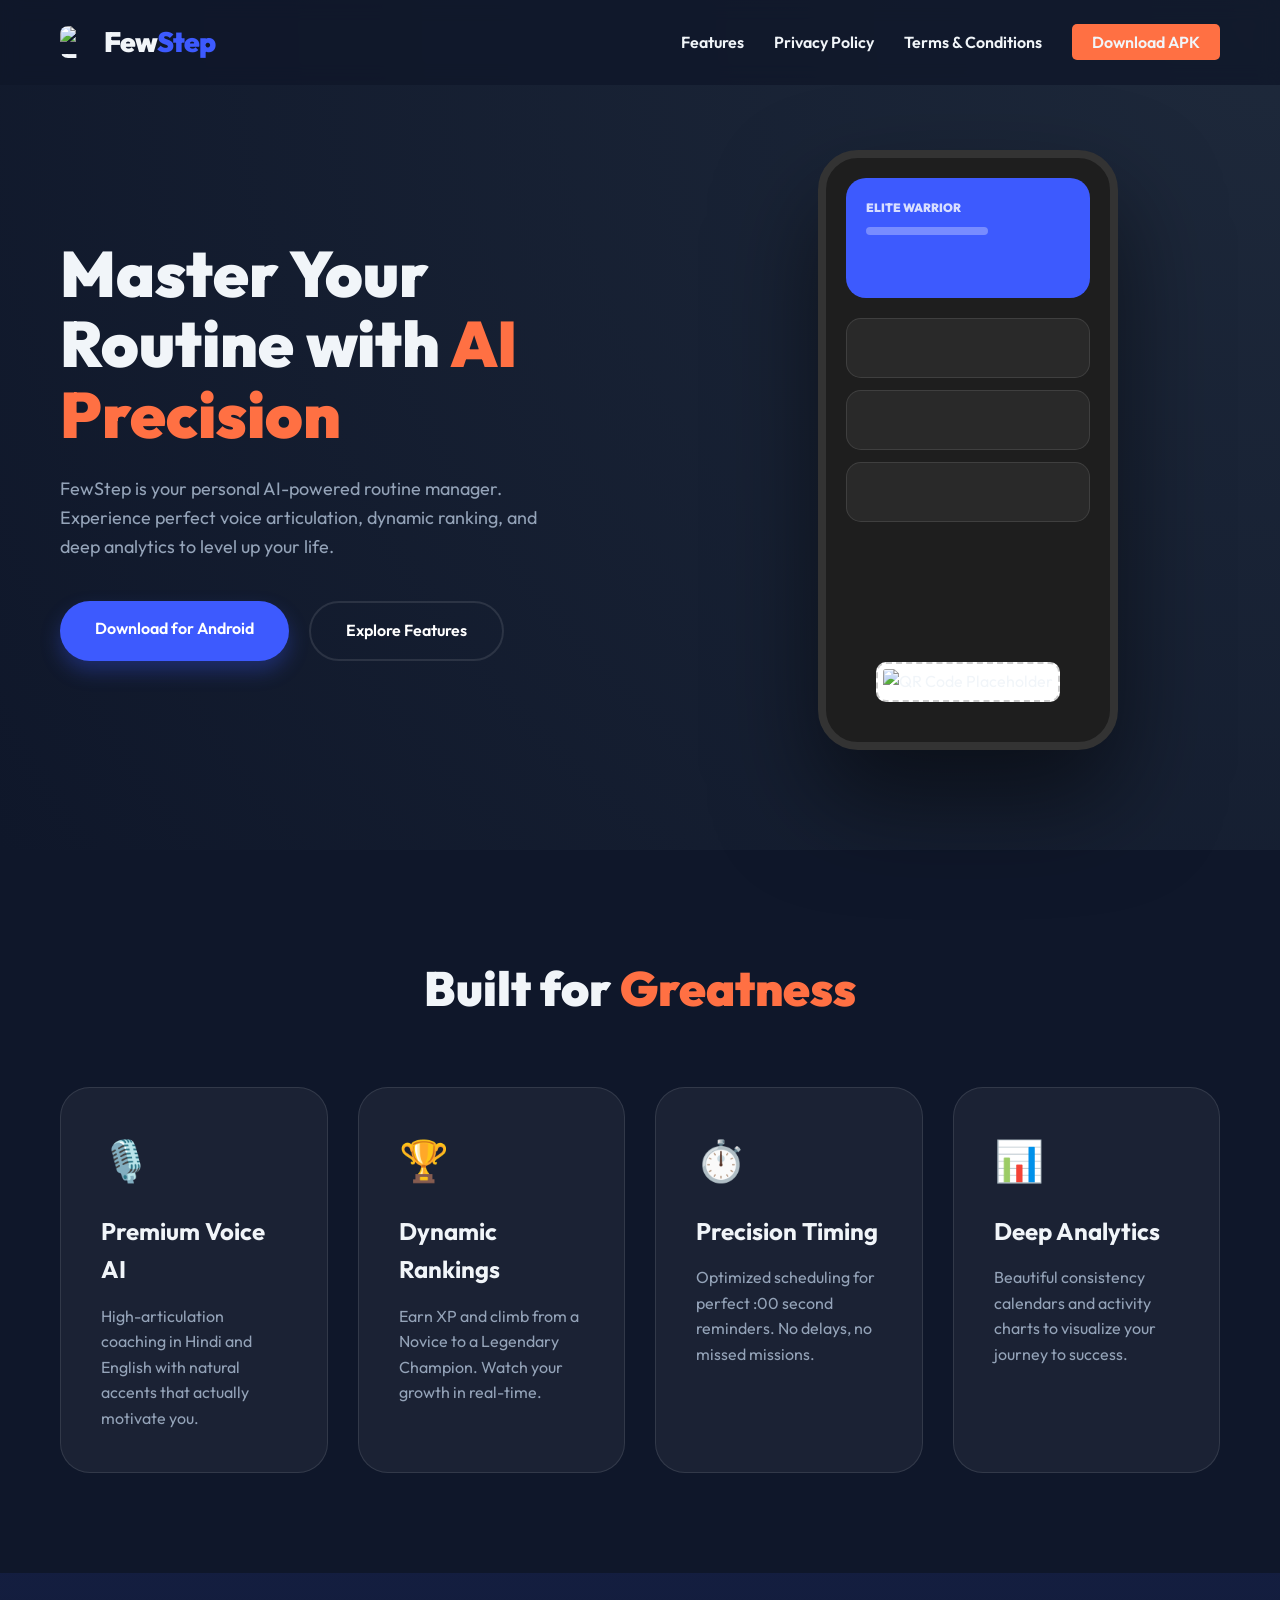
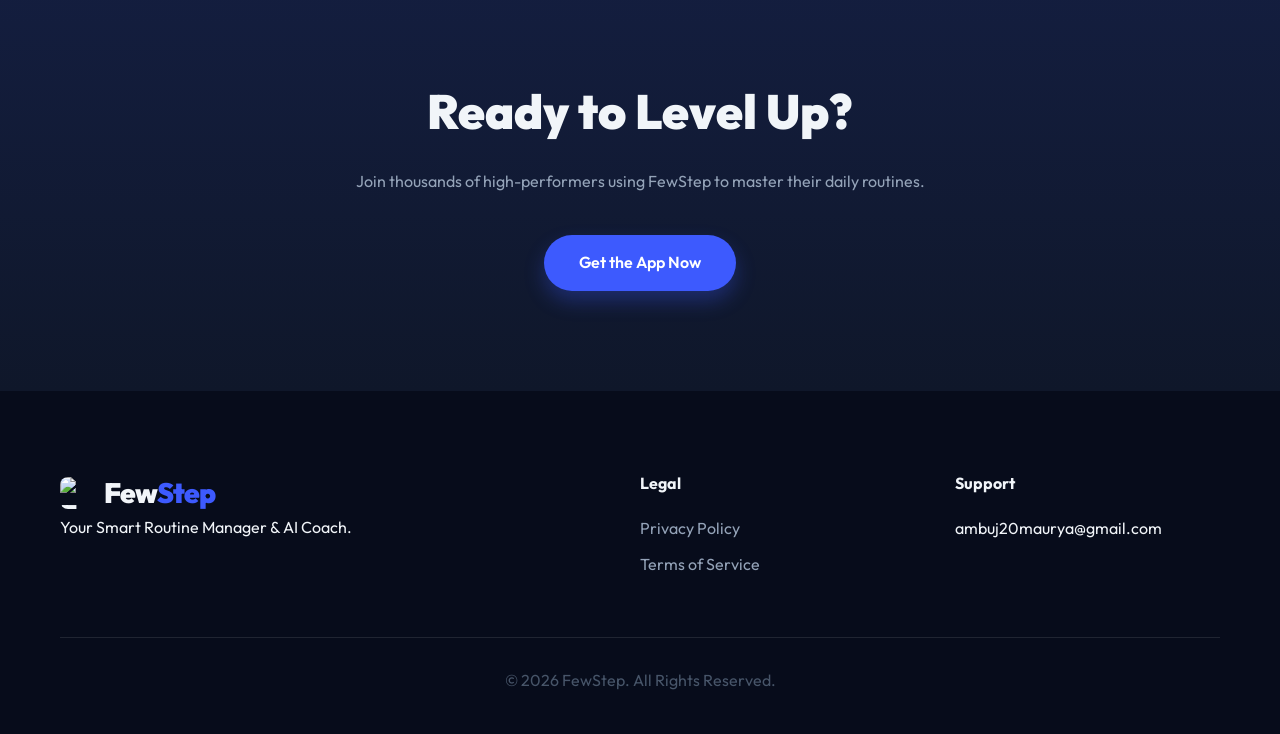
==== index.html @ 68a79b4f "Update index.html" ====
<!DOCTYPE html>
<html lang="en">
<head>
    <meta charset="UTF-8">
    <meta name="viewport" content="width=device-width, initial-scale=1.0">
    <title>FewStep - Smart Routine Manager & AI Coach</title>
    <link rel="stylesheet" href="style.css">
    <link rel="preconnect" href="https://fonts.googleapis.com">
    <link rel="preconnect" href="https://fonts.gstatic.com" crossorigin>
    <link href="https://fonts.googleapis.com/css2?family=Outfit:wght@300;400;600;900&display=swap" rel="stylesheet">
    
    <!-- Added CSS to make it mobile-friendly without changing the original design -->
    <style>
        /* Mobile Responsiveness Rules */
        .menu-toggle {
            display: none;
            font-size: 1.8rem;
            cursor: pointer;
            background: none;
            border: none;
            color: inherit;
        }

        @media screen and (max-width: 768px) {
            /* Navbar Mobile */
            .navbar .container {
                display: flex;
                justify-content: space-between;
                align-items: center;
                flex-wrap: wrap;
                padding: 15px;
            }
            .menu-toggle {
                display: block;
            }
            .nav-links {
                display: none; /* Hidden by default on mobile */
                flex-direction: column;
                width: 100%;
                text-align: center;
                padding: 20px 0;
                gap: 15px;
            }
            .nav-links.active {
                display: flex; /* Shown when toggled */
            }
            .nav-links li {
                margin: 5px 0;
            }

            /* Hero Section Mobile */
            .hero .container {
                display: flex;
                flex-direction: column;
                text-align: center;
                padding: 20px 15px;
            }
            .hero-btns {
                display: flex;
                flex-direction: column;
                gap: 15px;
                align-items: center;
                margin-top: 20px;
            }
            .hero-btns a {
                width: 100%;
                max-width: 300px;
            }
            .hero-image {
                margin-top: 40px;
            }

            /* Grids Mobile */
            .features-grid {
                display: grid;
                grid-template-columns: 1fr;
                gap: 20px;
                padding: 0 15px;
            }
            .footer-grid {
                display: grid;
                grid-template-columns: 1fr;
                gap: 30px;
                text-align: center;
                padding: 0 15px;
            }
            
            /* CTA Mobile */
            .cta .container {
                padding: 40px 15px;
                text-align: center;
            }
        }
    </style>
</head>
<body>
    <nav class="navbar">
        <div class="container">
            <a href="index.html" class="logo">
                <img src="img/logo.png" alt="FewStep Logo" class="header-logo">
                Few<span>Step</span>
            </a>
            <!-- Added a Hamburger menu button for mobile -->
            <button class="menu-toggle" id="mobile-menu-btn">☰</button>
            <ul class="nav-links" id="nav-links">
                <li><a href="#features">Features</a></li>
                <li><a href="privacy.html">Privacy Policy </a></li>
                <li><a href="terms.html">Terms & Conditions</a></li>
                <li><a href="https://github.com/21ambuj/FewStep-/releases/download/FewStep/FewStep.apk" class="btn-small">Download APK</a></li>
            </ul>
        </div>
    </nav>

    <header class="hero">
        <div class="container">
            <div class="hero-content fade-in">
                <h1>Master Your Routine with <span class="accent">AI Precision</span></h1>
                <p>FewStep is your personal AI-powered routine manager. Experience perfect voice articulation, dynamic ranking, and deep analytics to level up your life.</p>
                <div class="hero-btns">
                    <a href="https://github.com/21ambuj/FewStep-/releases/download/FewStep/FewStep.apk" class="btn-primary">Download for Android</a>
                    <a href="#features" class="btn-secondary">Explore Features</a>
                </div>
            </div>
            <div class="hero-image slide-up">
                <div class="phone-mockup">
                    <div class="screen-content" style="display: flex; flex-direction: column; height: 100%;">
                        <div class="app-header">
                            <div class="user-rank">ELITE WARRIOR</div>
                            <div class="xp-bar"></div>
                        </div>
                        <div class="mission-list">
                            <div class="mission-item"></div>
                            <div class="mission-item"></div>
                            <div class="mission-item"></div>
                        </div>
                        <!-- QR Code Placeholder Added Here -->
                        <div class="qr-placeholder" style="margin-top: auto; padding: 20px 0; text-align: center;">
                            <img src="qr.png" alt="QR Code Placeholder" style="width: 120px; height: 120px; object-fit: cover; border-radius: 10px; border: 2px dashed #ccc; padding: 5px; background: #fff;">
                        </div>
                    </div>
                </div>
            </div>
        </div>
    </header>

    <section id="features" class="features">
        <div class="container">
            <h2 class="section-title">Built for <span class="accent">Greatness</span></h2>
            <div class="features-grid">
                <div class="feature-card reveal">
                    <div class="icon">🎙️</div>
                    <h3>Premium Voice AI</h3>
                    <p>High-articulation coaching in Hindi and English with natural accents that actually motivate you.</p>
                </div>
                <div class="feature-card reveal">
                    <div class="icon">🏆</div>
                    <h3>Dynamic Rankings</h3>
                    <p>Earn XP and climb from a Novice to a Legendary Champion. Watch your growth in real-time.</p>
                </div>
                <div class="feature-card reveal">
                    <div class="icon">⏱️</div>
                    <h3>Precision Timing</h3>
                    <p>Optimized scheduling for perfect :00 second reminders. No delays, no missed missions.</p>
                </div>
                <div class="feature-card reveal">
                    <div class="icon">📊</div>
                    <h3>Deep Analytics</h3>
                    <p>Beautiful consistency calendars and activity charts to visualize your journey to success.</p>
                </div>
            </div>
        </div>
    </section>

    <section class="cta">
        <div class="container fade-in">
            <h2>Ready to Level Up?</h2>
            <p>Join thousands of high-performers using FewStep to master their daily routines.</p>
            <a href="https://github.com/21ambuj/FewStep-/releases/download/FewStep/FewStep.apk" class="btn-primary">Get the App Now</a>
        </div>
    </section>

    <footer>
        <div class="container">
            <div class="footer-grid">
                <div class="footer-about">
                    <a href="index.html" class="logo">
                    <img src="img/logo.png" alt="FewStep Logo" class="header-logo">
                    Few<span>Step</span>
                </a>
                    <p>Your Smart Routine Manager & AI Coach.</p>
                </div>
                <div class="footer-links">
                    <h4>Legal</h4>
                    <ul>
                        <li><a href="privacy.html">Privacy Policy</a></li>
                        <li><a href="terms.html">Terms of Service</a></li>
                    </ul>
                </div>
                <div class="footer-contact">
                    <h4>Support</h4>
                    <p>ambuj20maurya@gmail.com</p>
                </div>
            </div>
            <div class="footer-bottom">
                <p>&copy; 2026 FewStep. All Rights Reserved.</p>
            </div>
        </div>
    </footer>

    <script>
        // Reveal animations on scroll
        const reveals = document.querySelectorAll('.reveal, .fade-in, .slide-up');
        const observer = new IntersectionObserver((entries) => {
            entries.forEach(entry => {
                if (entry.isIntersecting) {
                    entry.target.classList.add('active');
                }
            });
        }, { threshold: 0.1 });

        reveals.forEach(el => observer.observe(el));

        // Added Mobile Menu Toggle Script
        const mobileMenuBtn = document.getElementById('mobile-menu-btn');
        const navLinks = document.getElementById('nav-links');

        mobileMenuBtn.addEventListener('click', () => {
            navLinks.classList.toggle('active');
        });
    </script>
</body>
</html>
---- style.css ----
:root {
    --primary: #3D5AFE;
    --accent: #FF7043;
    --dark: #0F172A;
    --light: #F1F5F9;
    --glass: rgba(255, 255, 255, 0.05);
    --glass-border: rgba(255, 255, 255, 0.1);
}

* {
    margin: 0;
    padding: 0;
    box-sizing: border-box;
}

body {
    font-family: 'Outfit', sans-serif;
    background-color: var(--dark);
    color: var(--light);
    line-height: 1.6;
    overflow-x: hidden;
}

.container {
    max-width: 1200px;
    margin: 0 auto;
    padding: 0 20px;
}

.accent {
    color: var(--accent);
}

/* Navbar */
.navbar {
    padding: 20px 0;
    position: fixed;
    width: 100%;
    top: 0;
    z-index: 1000;
    background: rgba(15, 23, 42, 0.8);
    backdrop-filter: blur(10px);
}

.navbar .container {
    display: flex;
    justify-content: space-between;
    align-items: center;
}

.logo {
    font-size: 28px;
    font-weight: 900;
    color: var(--white);
    text-decoration: none;
    letter-spacing: -1px;
    display: flex;
    align-items: center;
}

.header-logo {
    height: 32px;
    width: 32px;
    margin-right: 12px;
    border-radius: 8px;
    object-fit: contain;
}

.logo span {
    color: var(--primary);
}

.nav-links {
    display: flex;
    list-style: none;
    gap: 30px;
    align-items: center;
}

.nav-links a {
    text-decoration: none;
    color: var(--light);
    font-weight: 600;
    transition: 0.3s;
}

.nav-links a:hover {
    color: var(--primary);
}

/* Buttons */
.btn-primary {
    display: inline-block;
    padding: 15px 35px;
    background-color: var(--primary);
    color: white;
    text-decoration: none;
    border-radius: 50px;
    font-weight: 600;
    transition: 0.3s;
    box-shadow: 0 10px 20px rgba(61, 90, 254, 0.3);
}

.btn-primary:hover {
    transform: translateY(-3px);
    box-shadow: 0 15px 30px rgba(61, 90, 254, 0.4);
}

.btn-secondary {
    display: inline-block;
    padding: 15px 35px;
    border: 2px solid var(--glass-border);
    color: white;
    text-decoration: none;
    border-radius: 50px;
    font-weight: 600;
    transition: 0.3s;
}

.btn-secondary:hover {
    background: var(--glass);
}

.btn-small {
    padding: 8px 20px;
    background: var(--accent);
    color: white;
    text-decoration: none;
    border-radius: 5px;
    font-weight: 600;
}

/* Hero */
.hero {
    padding: 150px 0 100px;
    background: radial-gradient(circle at top right, #1E293B, #0F172A);
}

.hero .container {
    display: grid;
    grid-template-columns: 1.2fr 1fr;
    gap: 50px;
    align-items: center;
}

.hero h1 {
    font-size: 64px;
    font-weight: 900;
    line-height: 1.1;
    margin-bottom: 25px;
}

.hero p {
    font-size: 18px;
    color: #94A3B8;
    margin-bottom: 40px;
    max-width: 500px;
}

.hero-btns {
    display: flex;
    gap: 20px;
}

/* Phone Mockup */
.phone-mockup {
    width: 300px;
    height: 600px;
    background: #1e1e1e;
    border-radius: 40px;
    border: 8px solid #333;
    margin: 0 auto;
    overflow: hidden;
    position: relative;
    box-shadow: 0 50px 100px rgba(0,0,0,0.5);
}

.screen-content {
    padding: 20px;
    height: 100%;
}

.app-header {
    height: 120px;
    background: var(--primary);
    border-radius: 20px;
    padding: 20px;
    margin-bottom: 20px;
}

.user-rank {
    font-size: 12px;
    font-weight: 900;
    color: rgba(255,255,255,0.8);
}

.xp-bar {
    height: 8px;
    width: 60%;
    background: rgba(255,255,255,0.3);
    border-radius: 10px;
    margin-top: 10px;
}

.mission-item {
    height: 60px;
    background: var(--glass);
    margin-bottom: 12px;
    border-radius: 15px;
    border: 1px solid var(--glass-border);
}

/* Features */
.features {
    padding: 100px 0;
}

.section-title {
    font-size: 48px;
    text-align: center;
    font-weight: 900;
    margin-bottom: 60px;
}

.features-grid {
    display: grid;
    grid-template-columns: repeat(auto-fit, minmax(250px, 1fr));
    gap: 30px;
}

.feature-card {
    background: var(--glass);
    padding: 40px;
    border-radius: 30px;
    border: 1px solid var(--glass-border);
    transition: 0.3s;
}

.feature-card:hover {
    transform: translateY(-10px);
    background: rgba(255,255,255,0.08);
}

.feature-card .icon {
    font-size: 40px;
    margin-bottom: 20px;
}

.feature-card h3 {
    font-size: 24px;
    margin-bottom: 15px;
}

.feature-card p {
    color: #94A3B8;
}

/* CTA */
.cta {
    padding: 100px 0;
    text-align: center;
    background: linear-gradient(rgba(61, 90, 254, 0.1), rgba(15, 23, 42, 0.1));
}

.cta h2 {
    font-size: 48px;
    font-weight: 900;
    margin-bottom: 20px;
}

.cta p {
    margin-bottom: 40px;
    color: #94A3B8;
}

/* Footer */
footer {
    padding: 80px 0 40px;
    background: #070C1B;
}

.footer-grid {
    display: grid;
    grid-template-columns: 2fr 1fr 1fr;
    gap: 50px;
    margin-bottom: 50px;
}

.footer-links h4, .footer-contact h4 {
    margin-bottom: 20px;
}

.footer-links ul {
    list-style: none;
}

.footer-links li {
    margin-bottom: 10px;
}

.footer-links a {
    text-decoration: none;
    color: #94A3B8;
    transition: 0.3s;
}

.footer-links a:hover {
    color: white;
}

.footer-bottom {
    border-top: 1px solid var(--glass-border);
    padding-top: 30px;
    text-align: center;
    color: #475569;
}

/* Animations */
.reveal, .fade-in, .slide-up {
    opacity: 0;
    transition: 1s ease-out;
}

.reveal { transform: translateY(30px); }
.slide-up { transform: translateY(100px); }

.reveal.active, .fade-in.active, .slide-up.active {
    opacity: 1;
    transform: translateY(0);
}

/* Sub-page Privacy Styling */
.privacy-page {
    padding: 120px 0;
}

.privacy-content h1 {
    font-size: 48px;
    margin-bottom: 30px;
}

.privacy-content h2 {
    margin: 30px 0 15px;
}

.privacy-content p {
    margin-bottom: 15px;
}

.privacy-content ul {
    margin-left: 20px;
    margin-bottom: 20px;
}

/* Responsive */
@media (max-width: 968px) {
    .hero .container {
        grid-template-columns: 1fr;
        text-align: center;
    }
    .hero h1 { font-size: 42px; }
    .hero p { margin-left: auto; margin-right: auto; }
    .hero-btns { justify-content: center; }
    .footer-grid { grid-template-columns: 1fr; }
}
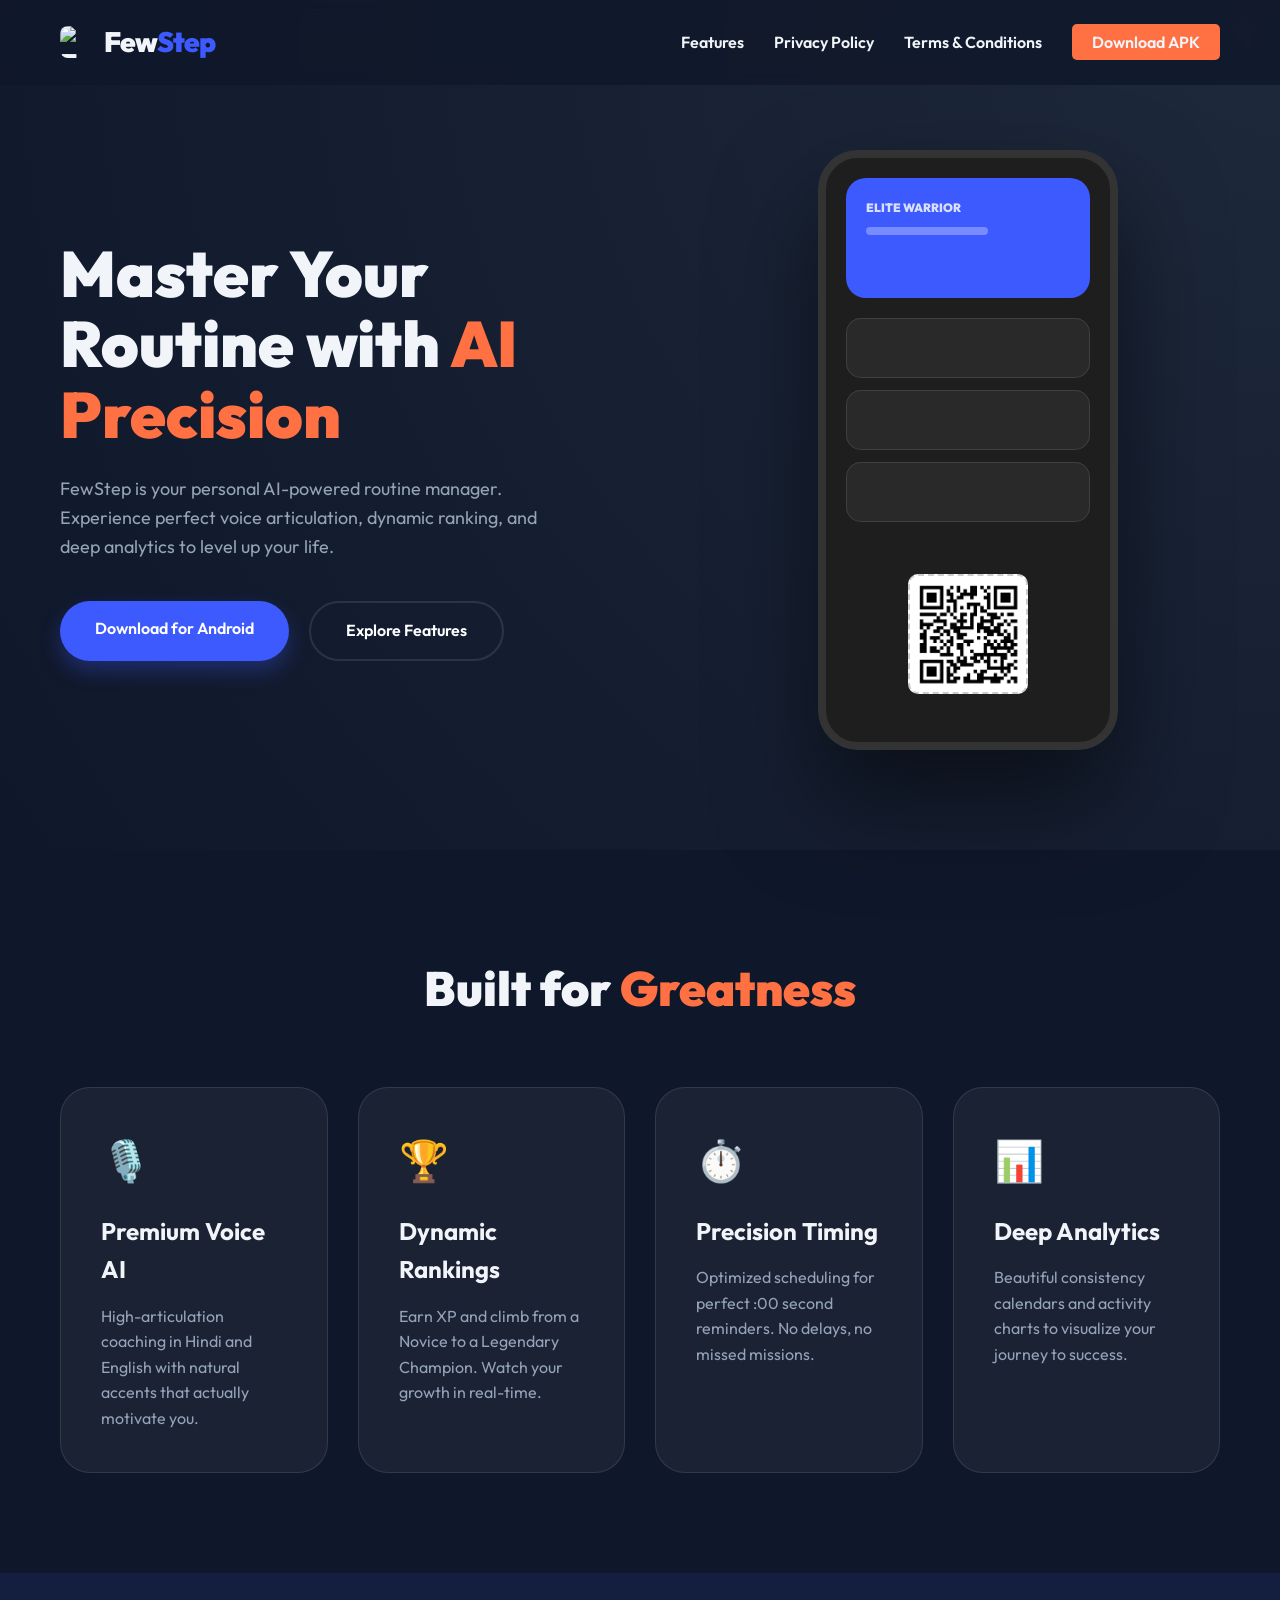
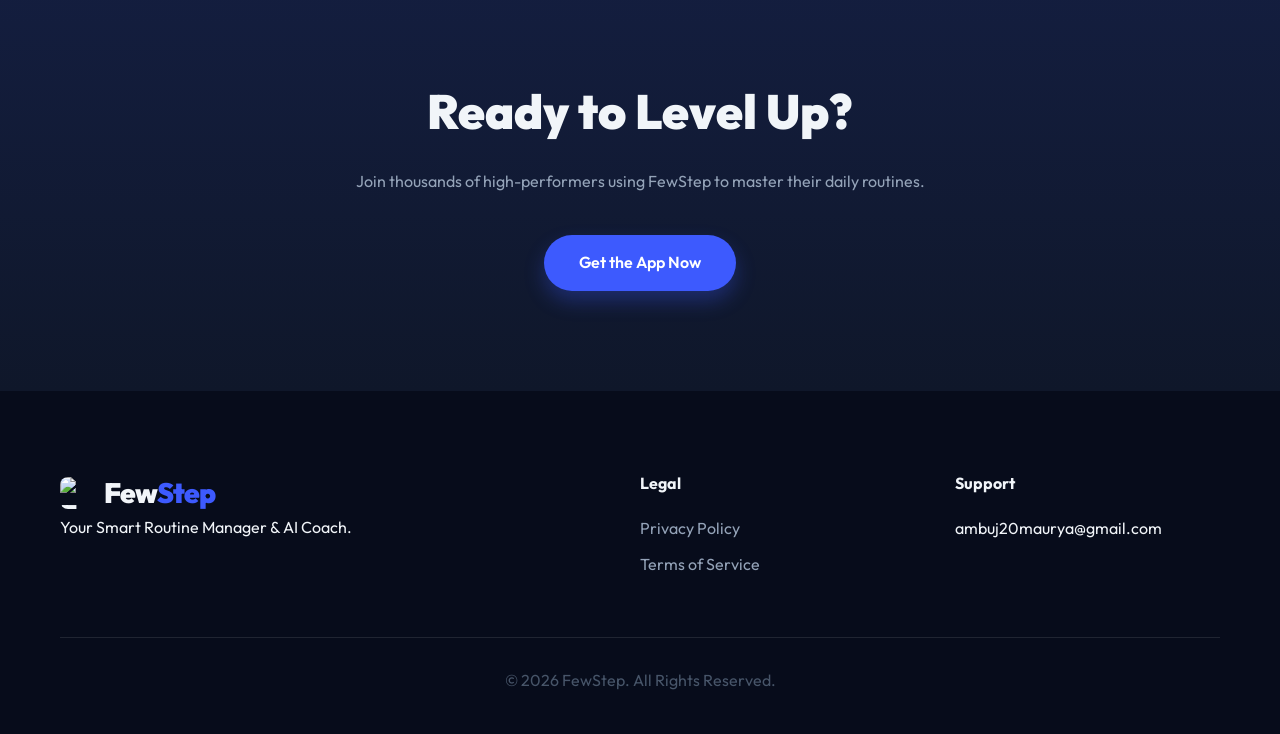
==== commit 4f91f682: "Update index.html" ====
--- a/index.html
+++ b/index.html
@@ -135,7 +135,7 @@
                         </div>
                         <!-- QR Code Placeholder Added Here -->
                         <div class="qr-placeholder" style="margin-top: auto; padding: 20px 0; text-align: center;">
-                            <img src="qr.png" alt="QR Code Placeholder" style="width: 120px; height: 120px; object-fit: cover; border-radius: 10px; border: 2px dashed #ccc; padding: 5px; background: #fff;">
+                            <img src="img/qr.png" alt="QR Code Placeholder" style="width: 120px; height: 120px; object-fit: cover; border-radius: 10px; border: 2px dashed #ccc; padding: 5px; background: #fff;">
                         </div>
                     </div>
                 </div>
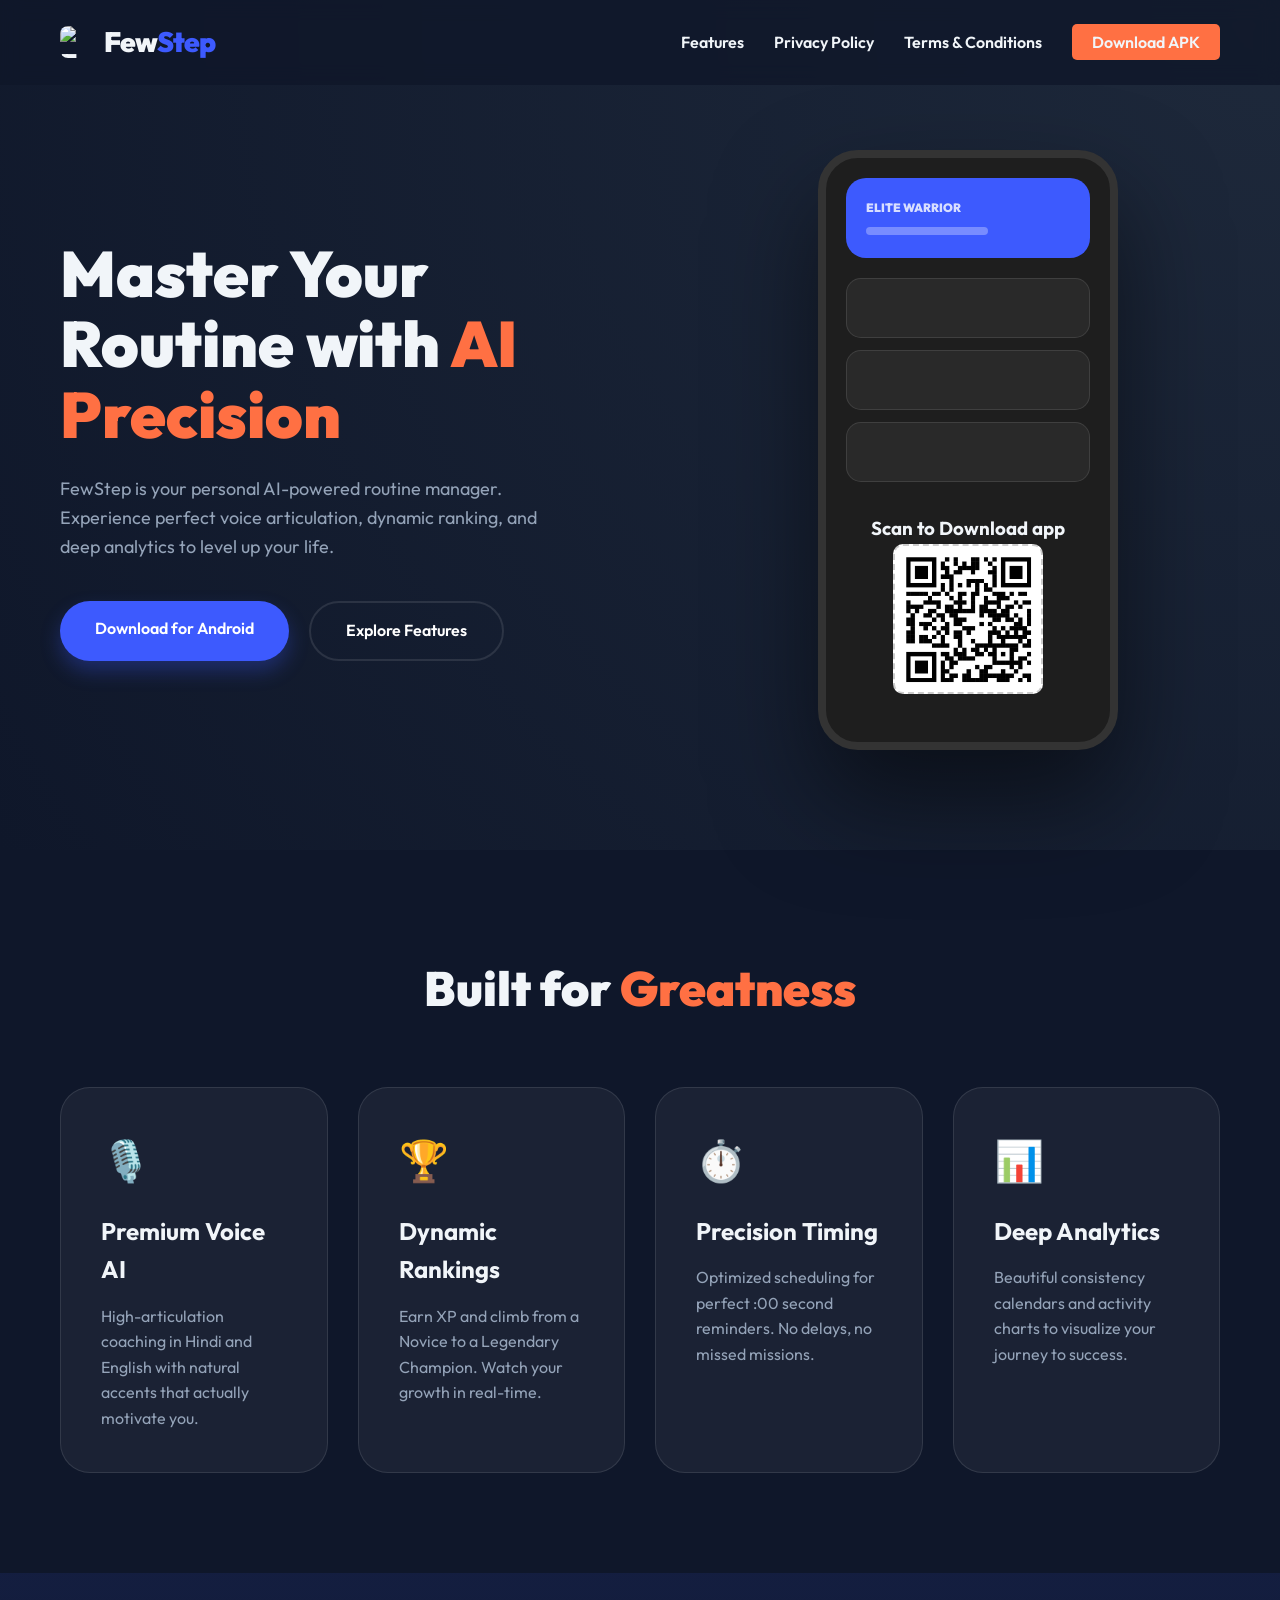
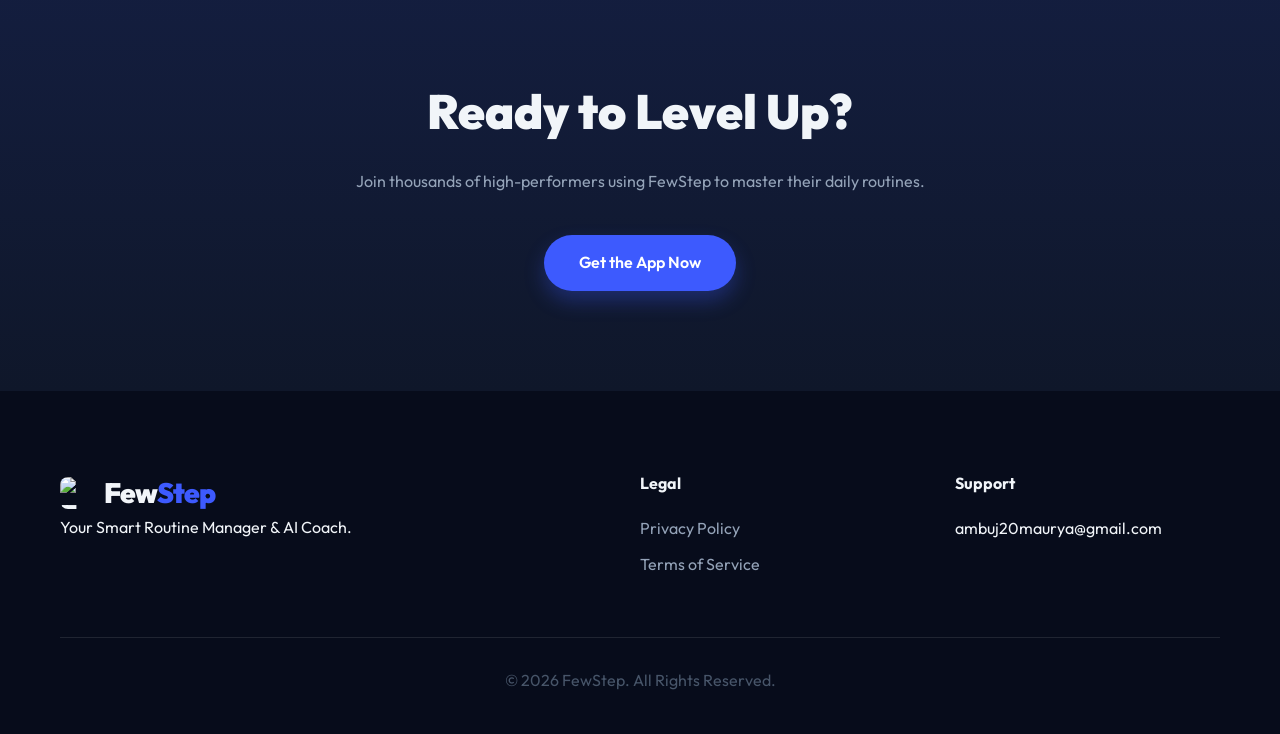
==== commit 22117963: "Update index.html" ====
--- a/index.html
+++ b/index.html
@@ -111,6 +111,9 @@
         </div>
     </nav>
 
+    
+
+    
     <header class="hero">
         <div class="container">
             <div class="hero-content fade-in">
@@ -135,7 +138,8 @@
                         </div>
                         <!-- QR Code Placeholder Added Here -->
                         <div class="qr-placeholder" style="margin-top: auto; padding: 20px 0; text-align: center;">
-                            <img src="img/qr.png" alt="QR Code Placeholder" style="width: 120px; height: 120px; object-fit: cover; border-radius: 10px; border: 2px dashed #ccc; padding: 5px; background: #fff;">
+                            <h3>Scan to Download app</h3>
+                            <img src="img/qr.png" alt="QR Code Placeholder" style="width: 150px; height: 150px; object-fit: cover; border-radius: 10px; border: 2px dashed #ccc; padding: 5px; background: #fff;">
                         </div>
                     </div>
                 </div>
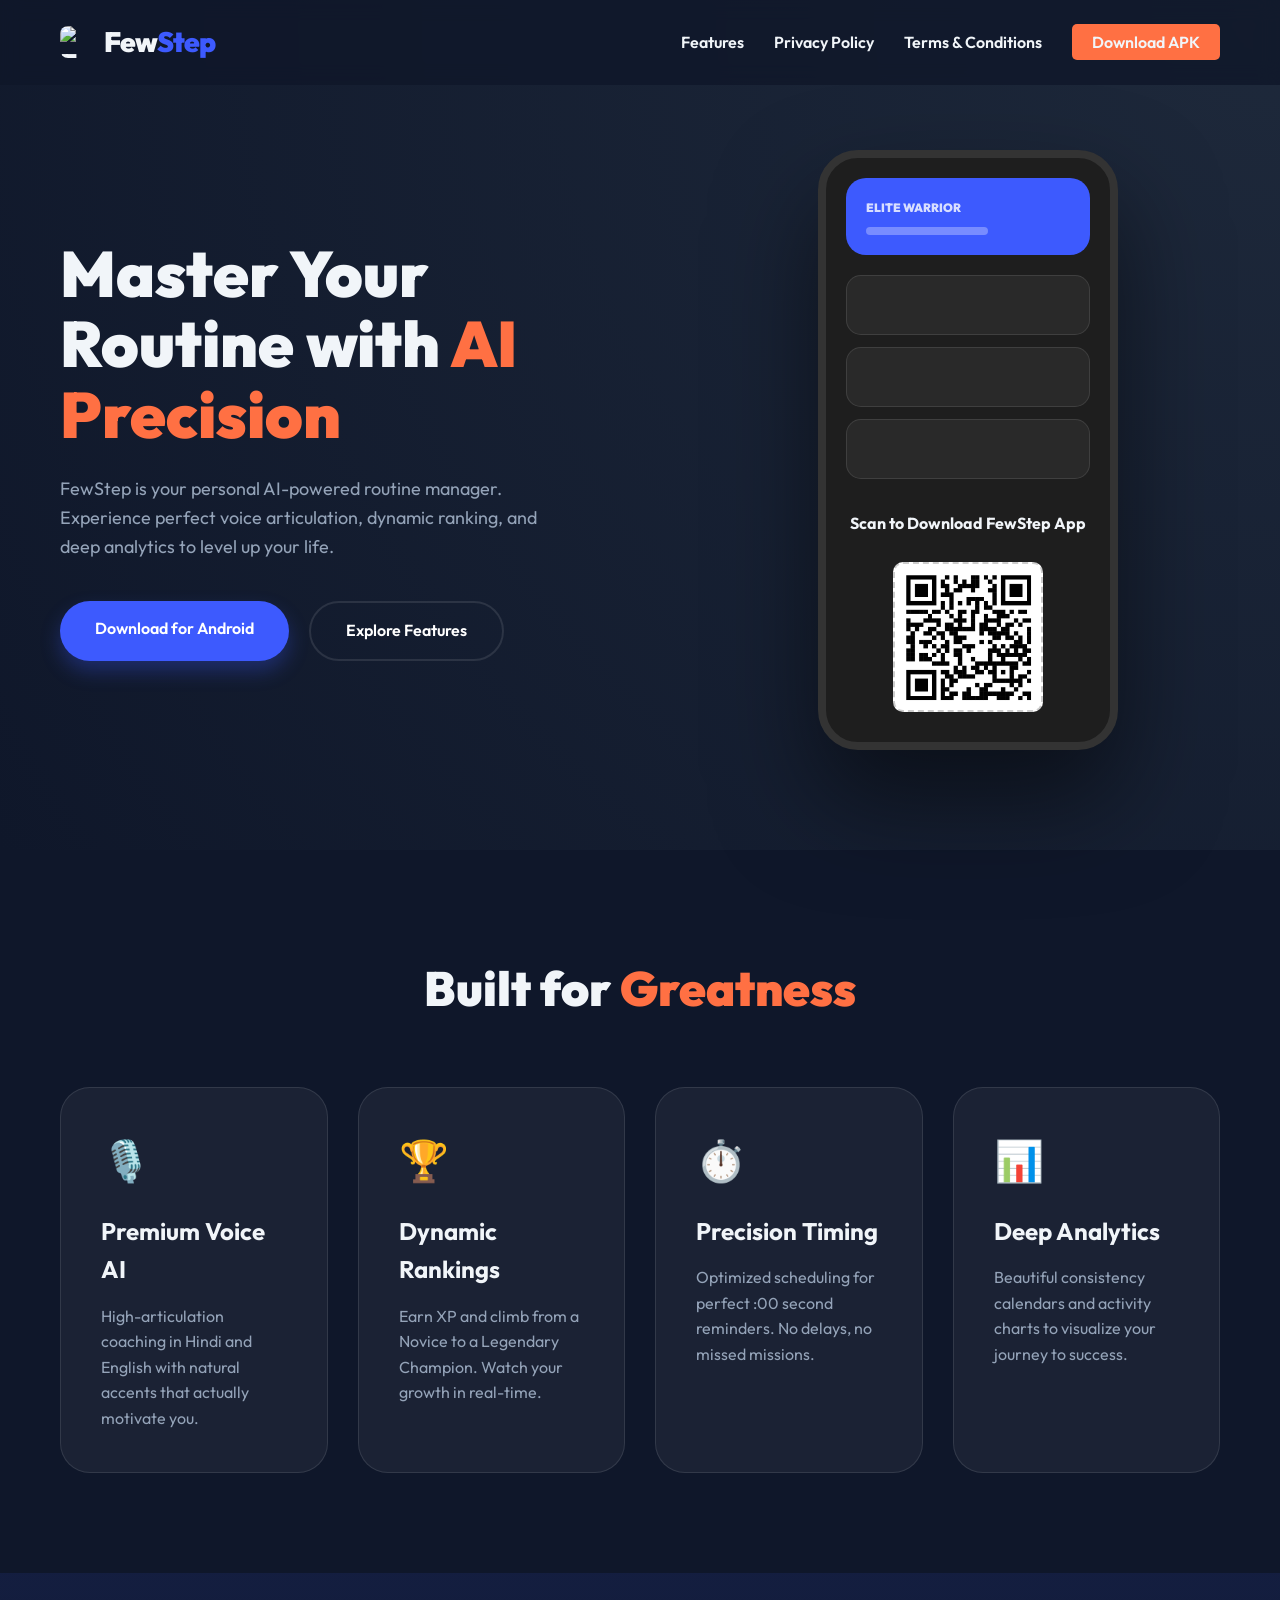
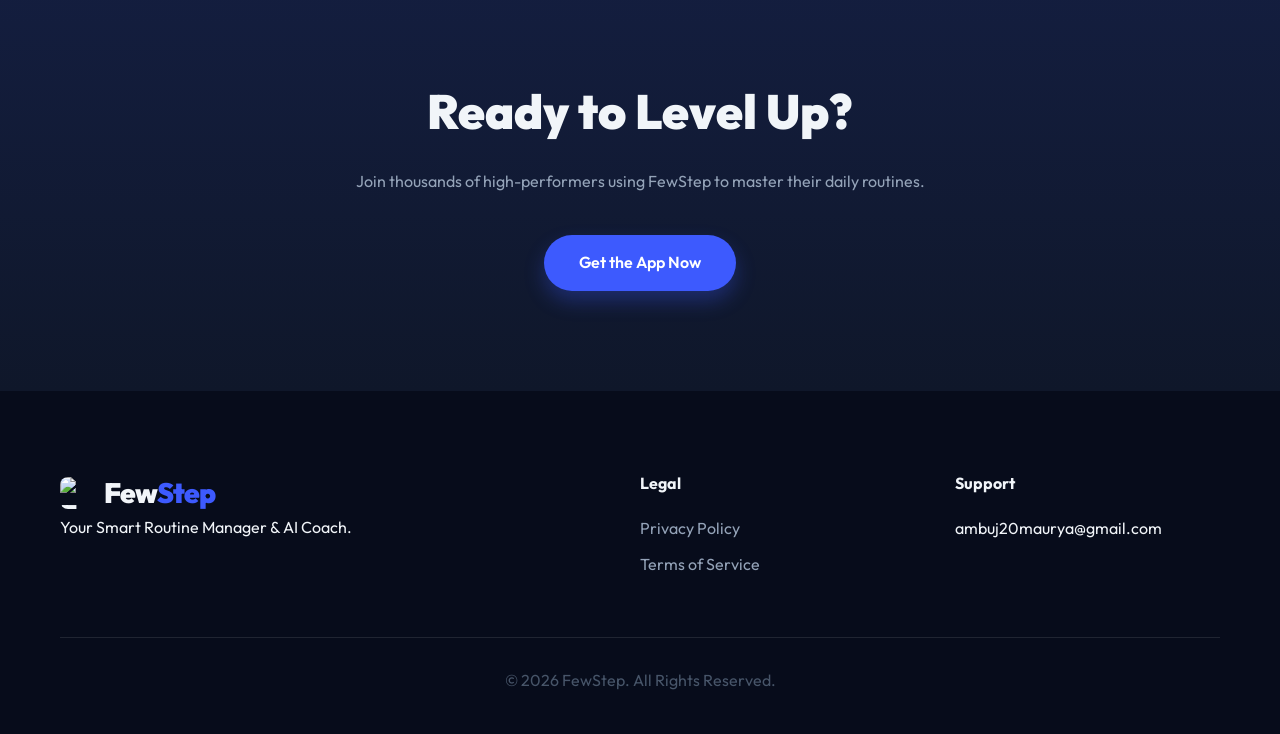
==== commit f001de6b: "Update index.html" ====
--- a/index.html
+++ b/index.html
@@ -138,7 +138,7 @@
                         </div>
                         <!-- QR Code Placeholder Added Here -->
                         <div class="qr-placeholder" style="margin-top: auto; padding: 20px 0; text-align: center;">
-                            <h3>Scan to Download app</h3>
+                            <h4>Scan to Download FewStep App</h4><br>
                             <img src="img/qr.png" alt="QR Code Placeholder" style="width: 150px; height: 150px; object-fit: cover; border-radius: 10px; border: 2px dashed #ccc; padding: 5px; background: #fff;">
                         </div>
                     </div>
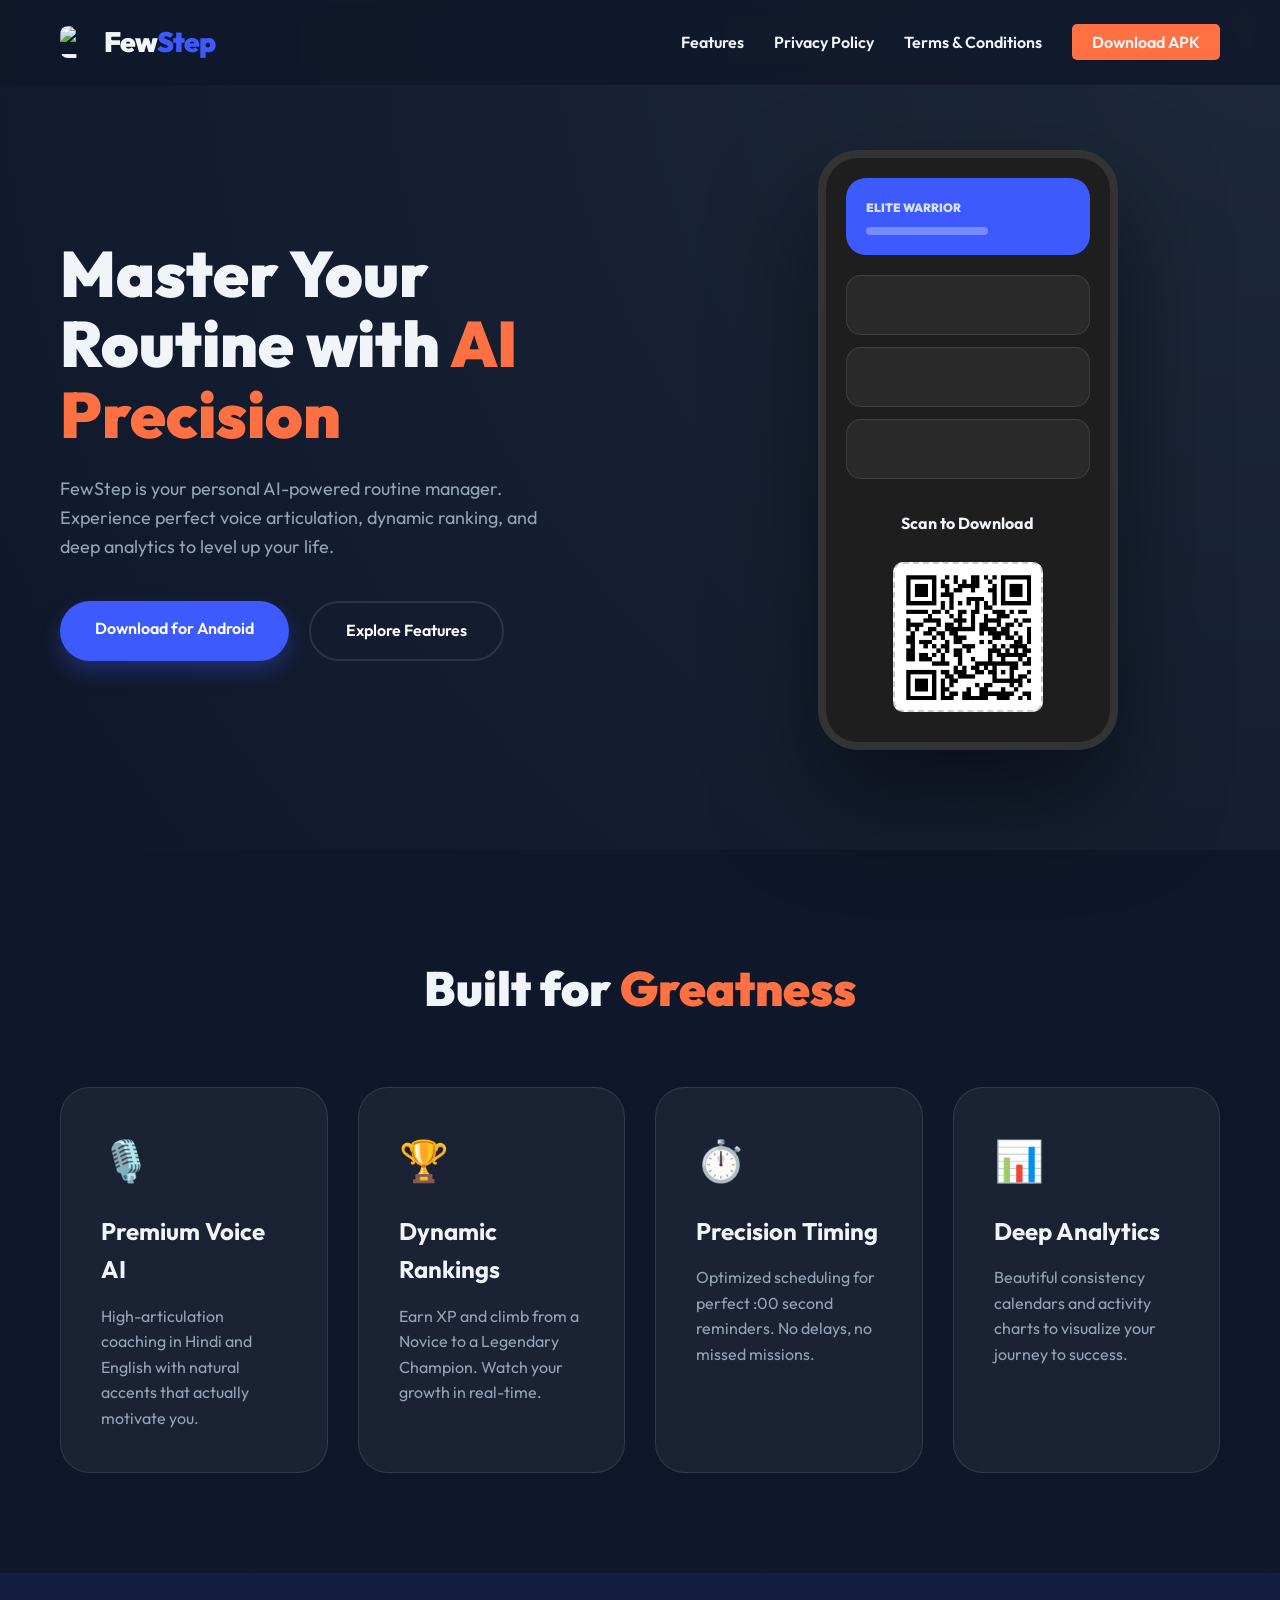
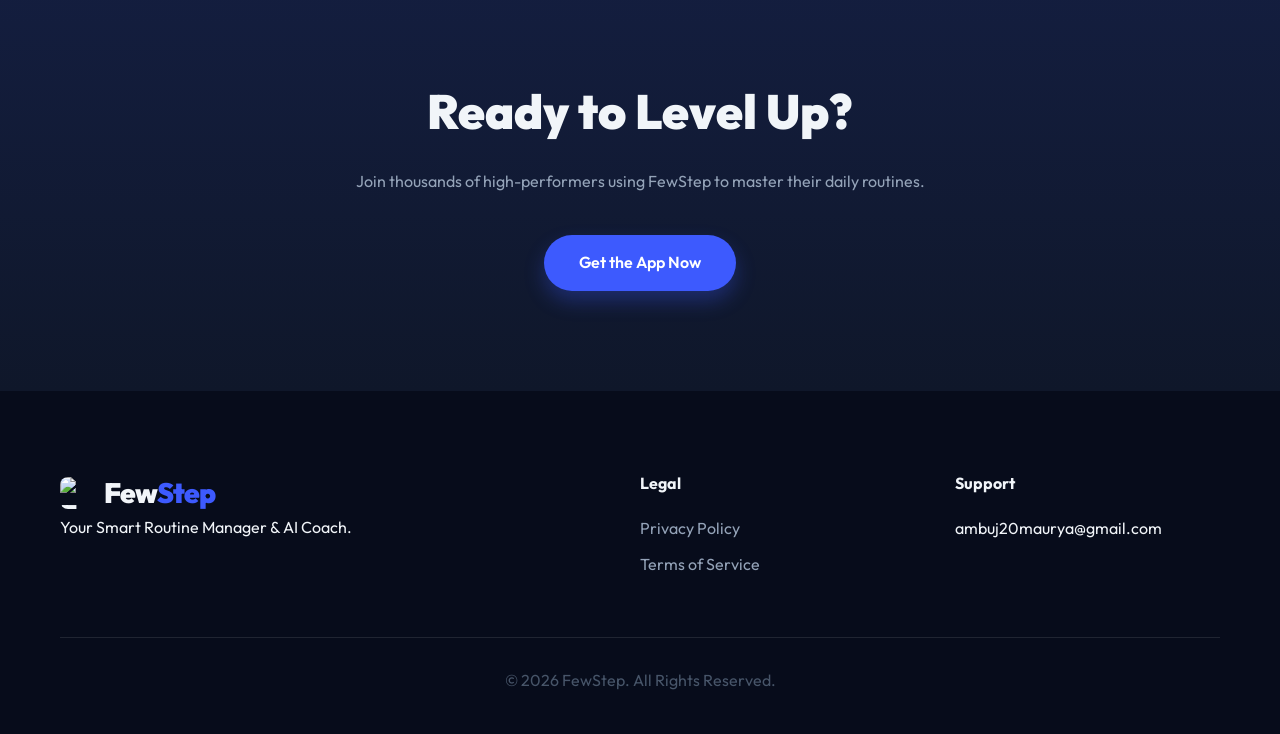
==== commit f2e5fc3f: "Update index.html" ====
--- a/index.html
+++ b/index.html
@@ -138,7 +138,7 @@
                         </div>
                         <!-- QR Code Placeholder Added Here -->
                         <div class="qr-placeholder" style="margin-top: auto; padding: 20px 0; text-align: center;">
-                            <h4>Scan to Download FewStep App</h4><br>
+                            <h4>Scan to Download</h4><br>
                             <img src="img/qr.png" alt="QR Code Placeholder" style="width: 150px; height: 150px; object-fit: cover; border-radius: 10px; border: 2px dashed #ccc; padding: 5px; background: #fff;">
                         </div>
                     </div>
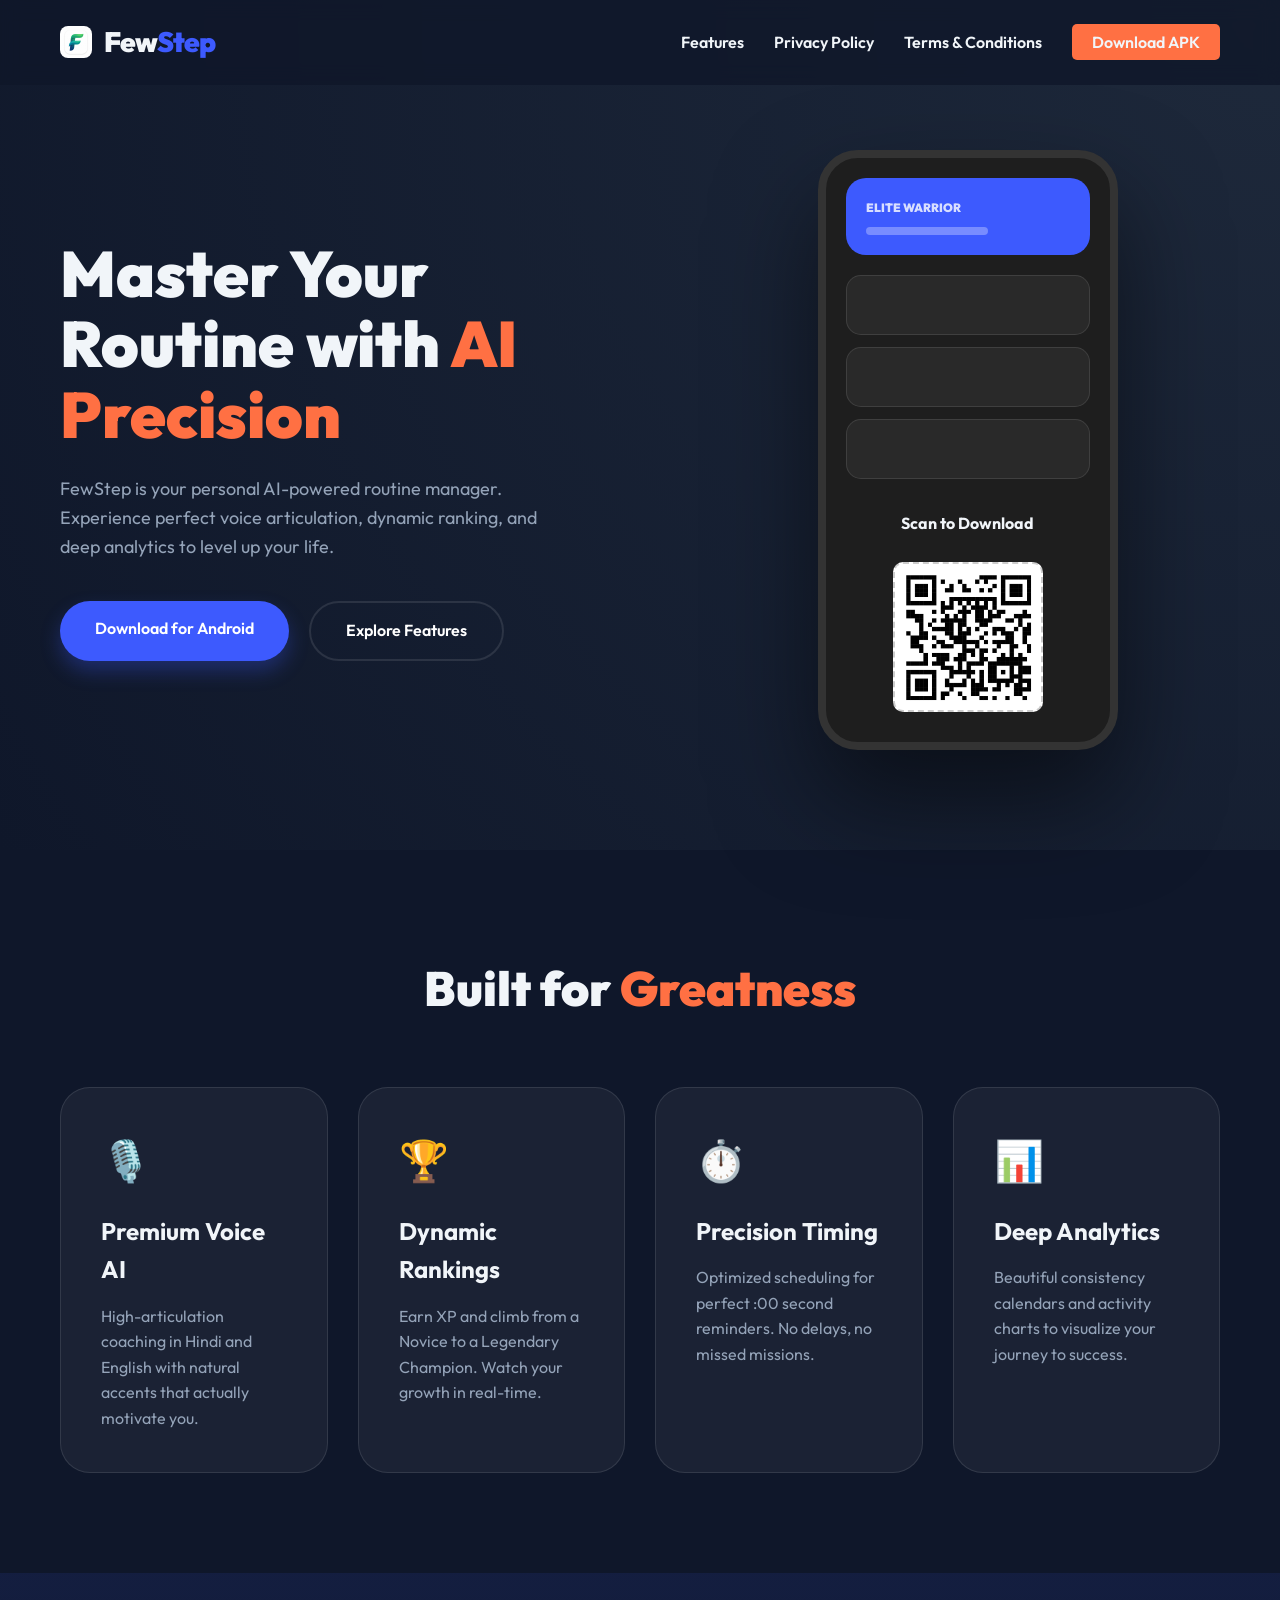
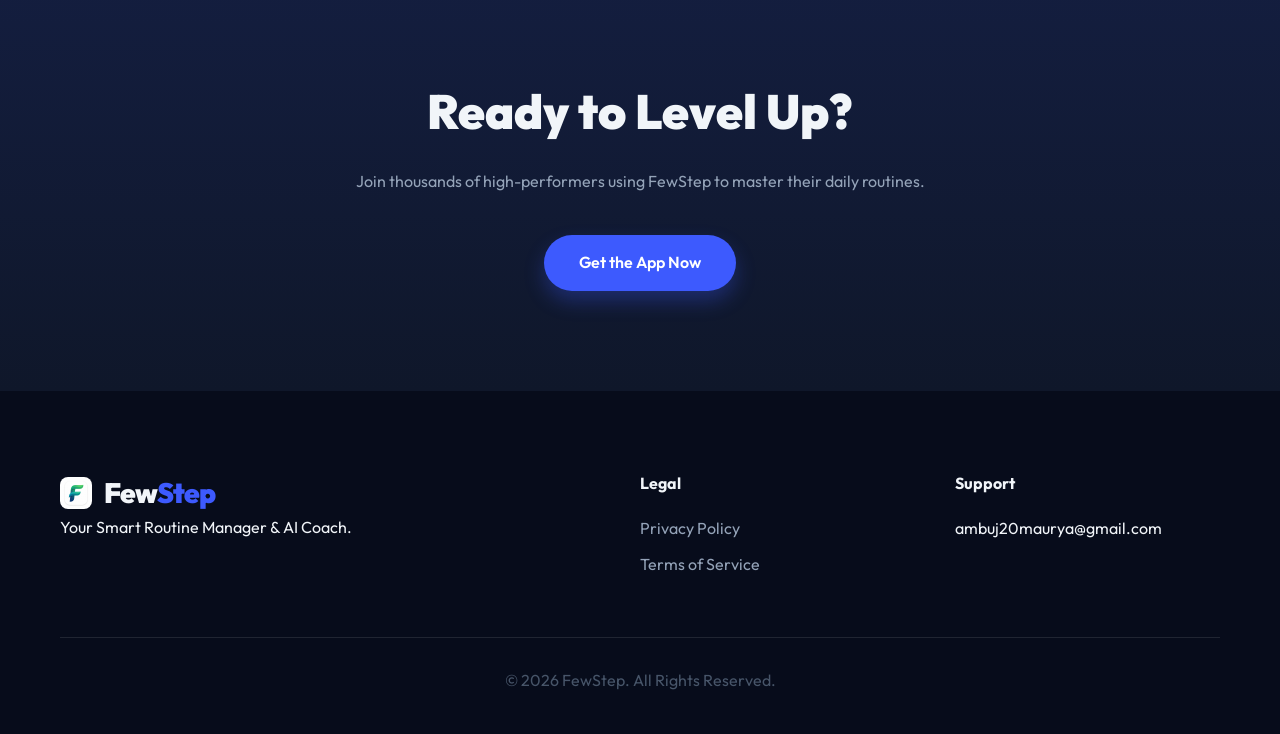
==== commit 643e77f4: "Update index.html" ====
--- a/index.html
+++ b/index.html
@@ -106,7 +106,7 @@
                 <li><a href="#features">Features</a></li>
                 <li><a href="privacy.html">Privacy Policy </a></li>
                 <li><a href="terms.html">Terms & Conditions</a></li>
-                <li><a href="https://github.com/21ambuj/FewStep-/releases/download/FewStep/FewStep.apk" class="btn-small">Download APK</a></li>
+                <li><a href="https://github.com/21ambuj/FewStep-/releases/download/FewStep/FewStep-v4.8.0.apk" class="btn-small">Download APK</a></li>
             </ul>
         </div>
     </nav>
